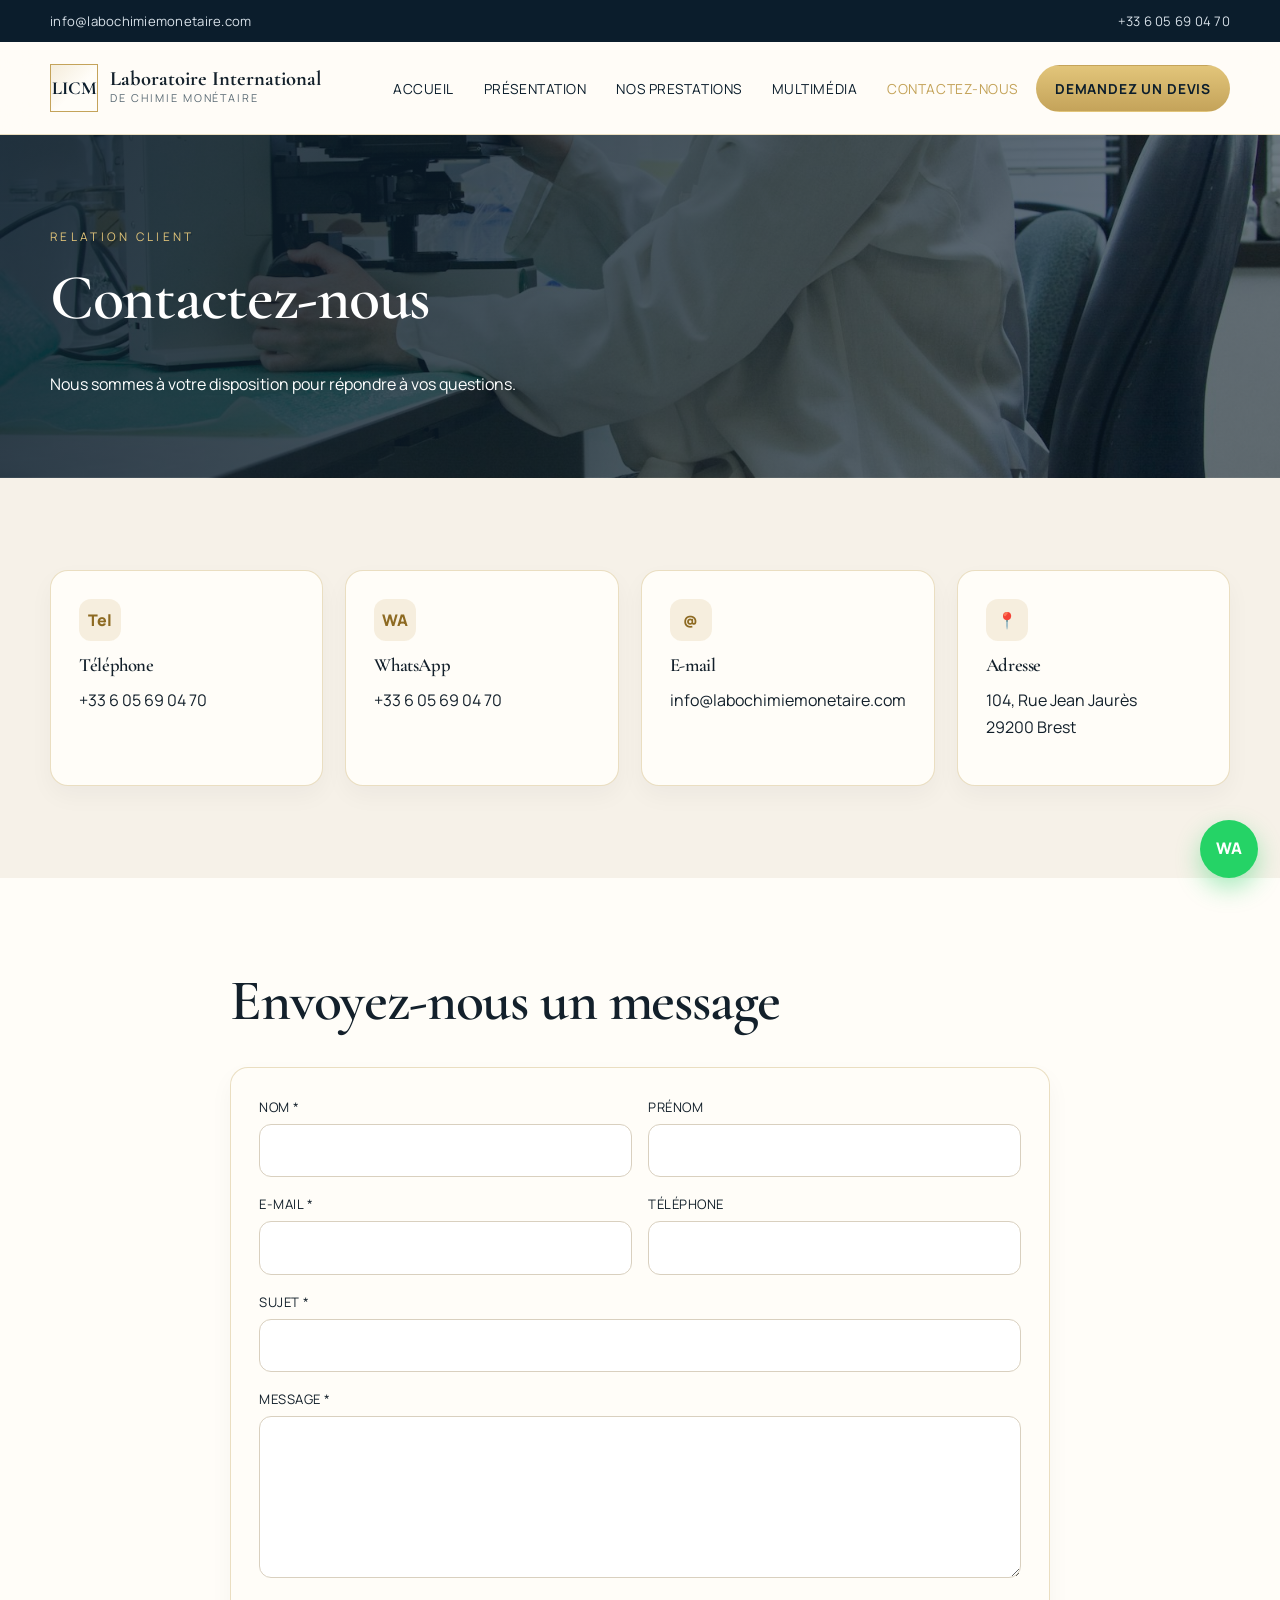
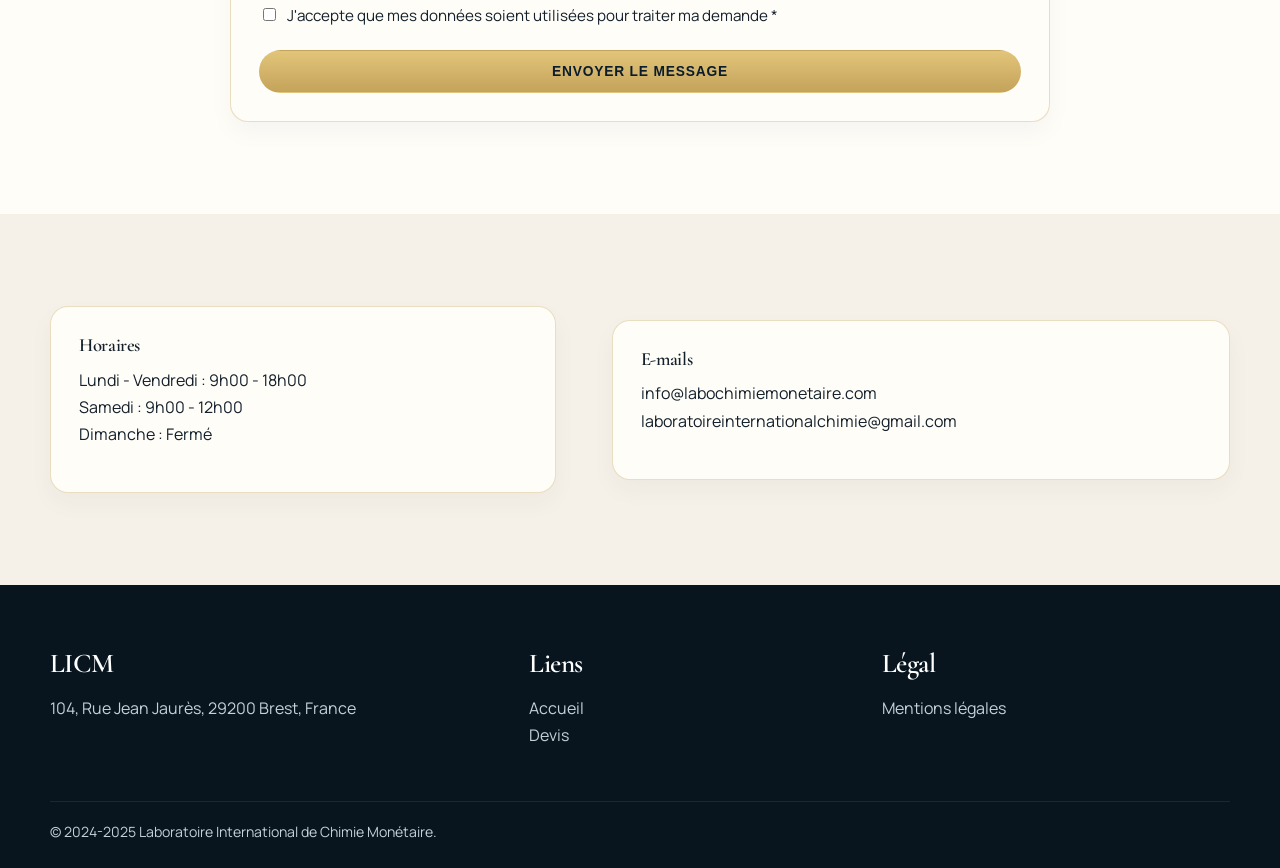
==== contact.html @ df9d9477 "first commit" ====
<!DOCTYPE html>
<html lang="fr">
<head>
  <meta charset="UTF-8">
  <meta name="viewport" content="width=device-width, initial-scale=1.0">
  <meta name="description" content="Contactez le Laboratoire International de Chimie Monétaire à Brest.">
  <title>Contact | Laboratoire International de Chimie Monétaire</title>
  <link rel="canonical" href="https://www.labochimiemonetaire.com/contact.html">
  <link rel="preconnect" href="https://fonts.googleapis.com">
  <link rel="preconnect" href="https://fonts.gstatic.com" crossorigin>
  <link href="https://fonts.googleapis.com/css2?family=Cormorant+Garamond:wght@500;600;700&family=Manrope:wght@400;500;600;700&display=swap" rel="stylesheet">
  <link rel="stylesheet" href="styles.css">
</head>
<body>
  <div class="topbar"><div class="container topbar-inner"><div>info@labochimiemonetaire.com</div><div><a href="tel:+33605690470">+33 6 05 69 04 70</a></div></div></div>
  <header class="site-header">
    <div class="container header-inner">
      <a class="brand" href="index.html"><span class="brand-mark">LICM</span><span><strong>Laboratoire International</strong><small>de Chimie Monétaire</small></span></a>
      <button class="menu-toggle" type="button" aria-label="Menu"><span></span><span></span><span></span></button>
      <nav>
        <ul>
          <li><a href="index.html">Accueil</a></li>
          <li><a href="presentation.html">Présentation</a></li>
          <li class="menu-has-sub">
            <a href="index.html#services">Nos Prestations</a>
            <div class="submenu">
              <a href="services/nettoyage.html">Nettoyage de billets</a>
              <a href="services/impression.html">Impression de billets</a>
              <a href="services/materiels.html">Matériels et Produits</a>
              <a href="services/consulting.html">Consulting | Conseils</a>
            </div>
          </li>
          <li><a href="multimedia.html">Multimédia</a></li>
          <li><a class="active" href="contact.html">Contactez-nous</a></li>
          <li><a class="btn btn-gold nav-cta" href="devis.html">Demandez un devis</a></li>
        </ul>
      </nav>
    </div>
  </header>
  <section class="page-hero"><div class="container"><p class="kicker">Relation client</p><h1>Contactez-nous</h1><p>Nous sommes à votre disposition pour répondre à vos questions.</p></div></section>
  <section class="section">
    <div class="container contact-cards">
      <a class="card" href="tel:+33605690470"><div class="icon">Tel</div><h3>Téléphone</h3><p>+33 6 05 69 04 70</p></a>
      <a class="card" href="https://wa.me/33605690470" target="_blank" rel="noopener"><div class="icon">WA</div><h3>WhatsApp</h3><p>+33 6 05 69 04 70</p></a>
      <a class="card" href="mailto:info@labochimiemonetaire.com"><div class="icon">@</div><h3>E-mail</h3><p>info@labochimiemonetaire.com</p></a>
      <a class="card" href="https://maps.google.com/?q=104+Rue+Jean+Jaurès+29200+Brest" target="_blank" rel="noopener"><div class="icon">📍</div><h3>Adresse</h3><p>104, Rue Jean Jaurès<br>29200 Brest</p></a>
    </div>
  </section>
  <section class="section section-alt">
    <div class="container" style="max-width:820px">
      <h2 class="display">Envoyez-nous un message</h2>
      <div class="panel" style="margin-top:24px">
        <div class="alert">Votre message a bien été envoyé. Nous vous répondrons dans les plus brefs délais.</div>
        <form>
          <div class="form-row">
            <div><label for="nom">Nom *</label><input id="nom" name="nom" required></div>
            <div><label for="prenom">Prénom</label><input id="prenom" name="prenom"></div>
          </div>
          <div class="form-row">
            <div><label for="email">E-mail *</label><input id="email" type="email" name="email" required></div>
            <div><label for="telephone">Téléphone</label><input id="telephone" name="telephone"></div>
          </div>
          <div><label for="sujet">Sujet *</label><input id="sujet" name="sujet" required></div>
          <div><label for="message">Message *</label><textarea id="message" name="message" rows="5" required></textarea></div>
          <label class="check"><input type="checkbox" required> J'accepte que mes données soient utilisées pour traiter ma demande *</label>
          <button class="btn btn-gold" type="submit">Envoyer le message</button>
        </form>
      </div>
    </div>
  </section>
  <section class="section">
    <div class="container split">
      <article class="card"><h3>Horaires</h3><p>Lundi - Vendredi : 9h00 - 18h00<br>Samedi : 9h00 - 12h00<br>Dimanche : Fermé</p></article>
      <article class="card"><h3>E-mails</h3><p>info@labochimiemonetaire.com<br>laboratoireinternationalchimie@gmail.com</p></article>
    </div>
  </section>
  <footer>
    <div class="container footer-grid">
      <div><h3>LICM</h3><p>104, Rue Jean Jaurès, 29200 Brest, France</p></div>
      <div><h3>Liens</h3><p><a href="index.html">Accueil</a><br><a href="devis.html">Devis</a></p></div>
      <div><h3>Légal</h3><p><a href="mentions-legales.html">Mentions légales</a></p></div>
    </div>
    <div class="container legal"><span>© 2024-2025 Laboratoire International de Chimie Monétaire.</span></div>
  </footer>
  <a class="whatsapp" href="https://wa.me/33605690470" target="_blank" rel="noopener">WA</a>
  <script src="script.js"></script>
</body>
</html>
---- styles.css ----
:root {
  --navy: #0b1d2c;
  --navy-2: #122a3d;
  --ink: #13202b;
  --gold: #c4a35a;
  --gold-2: #e2c57a;
  --cream: #f6f1e8;
  --paper: #fffdf8;
  --muted: #5c6b75;
  --line: rgba(196, 163, 90, 0.35);
  --shadow: 0 24px 50px rgba(11, 29, 44, 0.12);
  --radius: 18px;
  --max: 1180px;
  --header-h: 92px;
}

*,
*::before,
*::after {
  box-sizing: border-box;
}

html {
  scroll-behavior: smooth;
}

body {
  margin: 0;
  color: var(--ink);
  background: var(--cream);
  font-family: "Manrope", system-ui, sans-serif;
  line-height: 1.7;
}

img {
  max-width: 100%;
  display: block;
}

a {
  color: inherit;
  text-decoration: none;
}

h1, h2, h3, h4 {
  font-family: "Cormorant Garamond", Georgia, serif;
  font-weight: 600;
  line-height: 1.08;
  margin: 0 0 0.6em;
  letter-spacing: -0.02em;
}

p {
  margin: 0 0 1em;
}

.container {
  width: min(var(--max), calc(100% - 40px));
  margin: 0 auto;
}

.skip-link {
  position: absolute;
  left: -999px;
}

/* Topbar */
.topbar {
  background: var(--navy);
  color: #d7e0e8;
  font-size: 0.82rem;
  letter-spacing: 0.02em;
}

.topbar-inner {
  display: flex;
  justify-content: space-between;
  gap: 16px;
  padding: 10px 0;
  flex-wrap: wrap;
}

.topbar a:hover {
  color: var(--gold-2);
}

.topbar span {
  margin-right: 18px;
  white-space: nowrap;
}

/* Header */
.site-header {
  position: sticky;
  top: 0;
  z-index: 40;
  background: rgba(255, 253, 248, 0.92);
  backdrop-filter: blur(16px);
  border-bottom: 1px solid var(--line);
}

.header-inner {
  display: flex;
  align-items: center;
  justify-content: space-between;
  min-height: var(--header-h);
  gap: 24px;
}

.brand {
  display: flex;
  align-items: center;
  gap: 12px;
}

.brand-mark {
  width: 48px;
  height: 48px;
  border: 1px solid var(--gold);
  display: grid;
  place-items: center;
  color: var(--navy);
  font-family: "Cormorant Garamond", serif;
  font-size: 1.15rem;
  font-weight: 700;
  background:
    linear-gradient(135deg, rgba(196, 163, 90, 0.18), transparent 55%),
    var(--paper);
}

.brand strong {
  display: block;
  font-family: "Cormorant Garamond", serif;
  font-size: 1.28rem;
  line-height: 1;
}

.brand small {
  display: block;
  font-size: 0.68rem;
  letter-spacing: 0.18em;
  text-transform: uppercase;
  color: var(--muted);
}

nav ul {
  list-style: none;
  display: flex;
  align-items: center;
  gap: 6px;
  margin: 0;
  padding: 0;
}

nav a {
  display: block;
  padding: 10px 12px;
  font-size: 0.86rem;
  letter-spacing: 0.04em;
  text-transform: uppercase;
  color: var(--navy);
}

nav a:hover,
nav a.active {
  color: var(--gold);
}

.menu-has-sub {
  position: relative;
}

.submenu {
  position: absolute;
  top: 100%;
  left: 0;
  min-width: 250px;
  background: var(--paper);
  border: 1px solid var(--line);
  box-shadow: var(--shadow);
  padding: 10px 0;
  display: none;
}

.menu-has-sub:hover .submenu,
.menu-has-sub:focus-within .submenu {
  display: block;
}

.submenu a {
  text-transform: none;
  letter-spacing: 0;
}

.btn {
  display: inline-flex;
  align-items: center;
  justify-content: center;
  gap: 8px;
  border: 1px solid transparent;
  border-radius: 999px;
  padding: 13px 24px;
  font-weight: 700;
  font-size: 0.86rem;
  letter-spacing: 0.06em;
  text-transform: uppercase;
  cursor: pointer;
  transition: 0.25s ease;
}

.btn-gold {
  background: linear-gradient(180deg, var(--gold-2), var(--gold));
  color: var(--navy);
}

.btn-gold:hover {
  transform: translateY(-2px);
}

.btn-ghost {
  border-color: rgba(255, 255, 255, 0.4);
  color: #fff;
  background: transparent;
}

.btn-ghost:hover {
  background: #fff;
  color: var(--navy);
}

.btn-outline {
  border-color: var(--gold);
  color: var(--navy);
  background: transparent;
}

.nav-cta {
  padding: 11px 18px;
}

.menu-toggle {
  display: none;
  border: 1px solid var(--gold);
  background: transparent;
  width: 44px;
  height: 44px;
  border-radius: 10px;
  cursor: pointer;
}

.menu-toggle span {
  display: block;
  width: 18px;
  height: 2px;
  background: var(--navy);
  margin: 4px auto;
}

/* Hero */
.hero {
  position: relative;
  min-height: 78vh;
  color: #fff;
  overflow: hidden;
  background: var(--navy);
}

.hero-slide {
  position: absolute;
  inset: 0;
  opacity: 0;
  transition: opacity 0.8s ease;
  background-size: cover;
  background-position: center;
}

.hero-slide.is-active {
  opacity: 1;
}

.hero-slide::after {
  content: "";
  position: absolute;
  inset: 0;
  background:
    linear-gradient(90deg, rgba(11, 29, 44, 0.88) 0%, rgba(11, 29, 44, 0.45) 62%, rgba(11, 29, 44, 0.2) 100%),
    radial-gradient(circle at 80% 20%, rgba(196, 163, 90, 0.18), transparent 40%);
}

.hero-content {
  position: relative;
  z-index: 2;
  padding: 120px 0 90px;
  max-width: 720px;
}

.kicker {
  color: var(--gold-2);
  letter-spacing: 0.28em;
  text-transform: uppercase;
  font-size: 0.74rem;
  margin-bottom: 16px;
}

.hero h1 {
  font-size: clamp(2.6rem, 6vw, 4.8rem);
  color: #fff;
}

.hero p {
  font-size: 1.12rem;
  color: #d8e2ea;
  max-width: 560px;
}

.hero-actions {
  display: flex;
  gap: 12px;
  flex-wrap: wrap;
  margin-top: 28px;
}

.hero-dots {
  position: absolute;
  bottom: 28px;
  left: 50%;
  transform: translateX(-50%);
  z-index: 3;
  display: flex;
  gap: 8px;
}

.hero-dots button {
  width: 34px;
  height: 4px;
  border: 0;
  background: rgba(255, 255, 255, 0.35);
  cursor: pointer;
}

.hero-dots button.is-active {
  background: var(--gold);
}

.quote-strip {
  background: var(--navy-2);
  color: #fff;
  padding: 28px 0;
}

.quote-grid {
  display: grid;
  grid-template-columns: 1.2fr 1fr 1fr 0.9fr;
  gap: 24px;
}

.quote-strip h2 {
  color: var(--gold-2);
  font-size: 1.8rem;
  margin: 0;
}

.quote-strip small {
  display: block;
  color: var(--gold);
  letter-spacing: 0.14em;
  text-transform: uppercase;
  font-size: 0.7rem;
  margin-bottom: 6px;
}

/* Sections */
.section {
  padding: 92px 0;
}

.section-alt {
  background: var(--paper);
}

.split {
  display: grid;
  grid-template-columns: 0.9fr 1.1fr;
  gap: 56px;
  align-items: center;
}

.split.reverse {
  grid-template-columns: 1.1fr 0.9fr;
}

.media-frame {
  position: relative;
}

.media-frame img {
  width: 100%;
  height: 420px;
  object-fit: cover;
  border-radius: var(--radius);
  box-shadow: var(--shadow);
}

.media-frame::before {
  content: "";
  position: absolute;
  inset: 18px -18px -18px 18px;
  border: 1px solid var(--gold);
  border-radius: var(--radius);
  z-index: -1;
}

.display {
  font-size: clamp(2.2rem, 4.5vw, 3.6rem);
}

.lead {
  font-size: 1.05rem;
  color: var(--muted);
}

.services-grid {
  display: grid;
  grid-template-columns: repeat(4, 1fr);
  gap: 22px;
}

.service-card {
  background: var(--navy);
  color: #fff;
  min-height: 340px;
  padding: 28px 24px;
  border-radius: var(--radius);
  position: relative;
  overflow: hidden;
  display: flex;
  flex-direction: column;
  justify-content: flex-end;
}

.service-card::after {
  content: "";
  position: absolute;
  inset: 0;
  background-image:
    linear-gradient(180deg, rgba(11, 29, 44, 0.2), rgba(11, 29, 44, 0.9)),
    var(--card-image);
  background-size: cover;
  background-position: center;
}

.service-card > * {
  position: relative;
  z-index: 1;
}

.service-num {
  position: absolute;
  top: 18px;
  right: 18px;
  font-family: "Cormorant Garamond", serif;
  font-size: 2.4rem;
  color: var(--gold);
  z-index: 1;
}

.service-card h3 {
  font-size: 2rem;
  margin-bottom: 16px;
}

.service-card .btn {
  align-self: flex-start;
  background: #fff;
  color: var(--navy);
}

.quality-grid,
.cards,
.contact-cards,
.gallery {
  display: grid;
  gap: 22px;
}

.quality-grid {
  grid-template-columns: 1.3fr 1fr 1fr;
}

.cards {
  grid-template-columns: repeat(4, 1fr);
}

.contact-cards {
  grid-template-columns: repeat(4, 1fr);
}

.gallery {
  grid-template-columns: repeat(3, 1fr);
}

.panel,
.card {
  background: var(--paper);
  border: 1px solid var(--line);
  border-radius: var(--radius);
  padding: 28px;
  box-shadow: 0 10px 24px rgba(11, 29, 44, 0.04);
}

.icon {
  width: 42px;
  height: 42px;
  border-radius: 12px;
  display: grid;
  place-items: center;
  background: rgba(196, 163, 90, 0.16);
  color: #8d6a22;
  margin-bottom: 14px;
  font-weight: 800;
}

.page-hero {
  background-color: var(--navy);
  background-image:
    linear-gradient(120deg, rgba(11, 29, 44, 0.88), rgba(11, 29, 44, 0.55)),
    var(--hero-image, url("images/hero.jpg"));
  background-size: cover;
  background-position: center;
  color: #fff;
  padding: 92px 0 64px;
}

.page-hero h1 {
  font-size: clamp(2.4rem, 5vw, 4rem);
}

.cta-band {
  background: var(--navy);
  color: #fff;
  text-align: center;
}

.cta-band .hero-actions {
  justify-content: center;
}

form {
  display: grid;
  gap: 16px;
}

.form-row {
  display: grid;
  grid-template-columns: 1fr 1fr;
  gap: 16px;
}

label {
  display: block;
  font-size: 0.82rem;
  letter-spacing: 0.04em;
  text-transform: uppercase;
  margin-bottom: 6px;
}

input, select, textarea {
  width: 100%;
  border: 1px solid #d9d0bf;
  background: #fff;
  border-radius: 12px;
  padding: 12px 14px;
  font: inherit;
}

input:focus, select:focus, textarea:focus {
  outline: 2px solid rgba(196, 163, 90, 0.45);
  border-color: var(--gold);
}

.check {
  display: flex;
  gap: 8px;
  align-items: flex-start;
  text-transform: none;
  letter-spacing: 0;
  font-size: 0.95rem;
}

.check input {
  width: auto;
  margin-top: 5px;
}

.alert {
  display: none;
  background: #e8f6ea;
  border: 1px solid #b7e0bd;
  color: #1e5a2a;
  padding: 16px 18px;
  border-radius: 12px;
}

.alert.show {
  display: block;
}

.note {
  background: rgba(196, 163, 90, 0.12);
  border-left: 3px solid var(--gold);
  padding: 18px 20px;
  border-radius: 0 12px 12px 0;
}

details {
  background: var(--paper);
  border: 1px solid var(--line);
  border-radius: 14px;
  padding: 16px 18px;
  margin-bottom: 10px;
}

summary {
  cursor: pointer;
  font-weight: 700;
}

.gallery img {
  width: 100%;
  height: 240px;
  object-fit: cover;
  border-radius: 16px;
}

footer {
  background: #08151f;
  color: #c5d0d8;
  padding: 64px 0 24px;
}

.footer-grid {
  display: grid;
  grid-template-columns: 1.4fr 1fr 1.1fr;
  gap: 36px;
}

footer h3 {
  color: #fff;
  font-size: 1.7rem;
}

footer a:hover {
  color: var(--gold-2);
}

.legal {
  border-top: 1px solid rgba(255, 255, 255, 0.08);
  margin-top: 36px;
  padding-top: 18px;
  display: flex;
  justify-content: space-between;
  gap: 12px;
  flex-wrap: wrap;
  font-size: 0.88rem;
}

.whatsapp {
  position: fixed;
  right: 22px;
  bottom: 22px;
  width: 58px;
  height: 58px;
  border-radius: 50%;
  background: #25d366;
  color: #fff;
  display: grid;
  place-items: center;
  box-shadow: 0 10px 24px rgba(37, 211, 102, 0.4);
  z-index: 50;
  font-weight: 800;
}

.list {
  padding-left: 0;
  list-style: none;
}

.list li {
  padding: 8px 0 8px 22px;
  position: relative;
}

.list li::before {
  content: "";
  width: 8px;
  height: 8px;
  border: 1px solid var(--gold);
  position: absolute;
  left: 0;
  top: 16px;
}

@media (max-width: 980px) {
  .menu-toggle {
    display: block;
  }

  nav {
    display: none;
    position: absolute;
    left: 0;
    right: 0;
    top: 100%;
    background: var(--paper);
    border-bottom: 1px solid var(--line);
    padding: 12px 20px 20px;
  }

  nav.open {
    display: block;
  }

  nav ul {
    flex-direction: column;
    align-items: stretch;
  }

  .submenu {
    position: static;
    display: block;
    box-shadow: none;
    border: 0;
    padding: 0 0 0 12px;
  }

  .split,
  .split.reverse,
  .quote-grid,
  .services-grid,
  .quality-grid,
  .cards,
  .contact-cards,
  .gallery,
  .footer-grid,
  .form-row {
    grid-template-columns: 1fr;
  }

  .hero-content {
    padding: 90px 0 80px;
  }
}
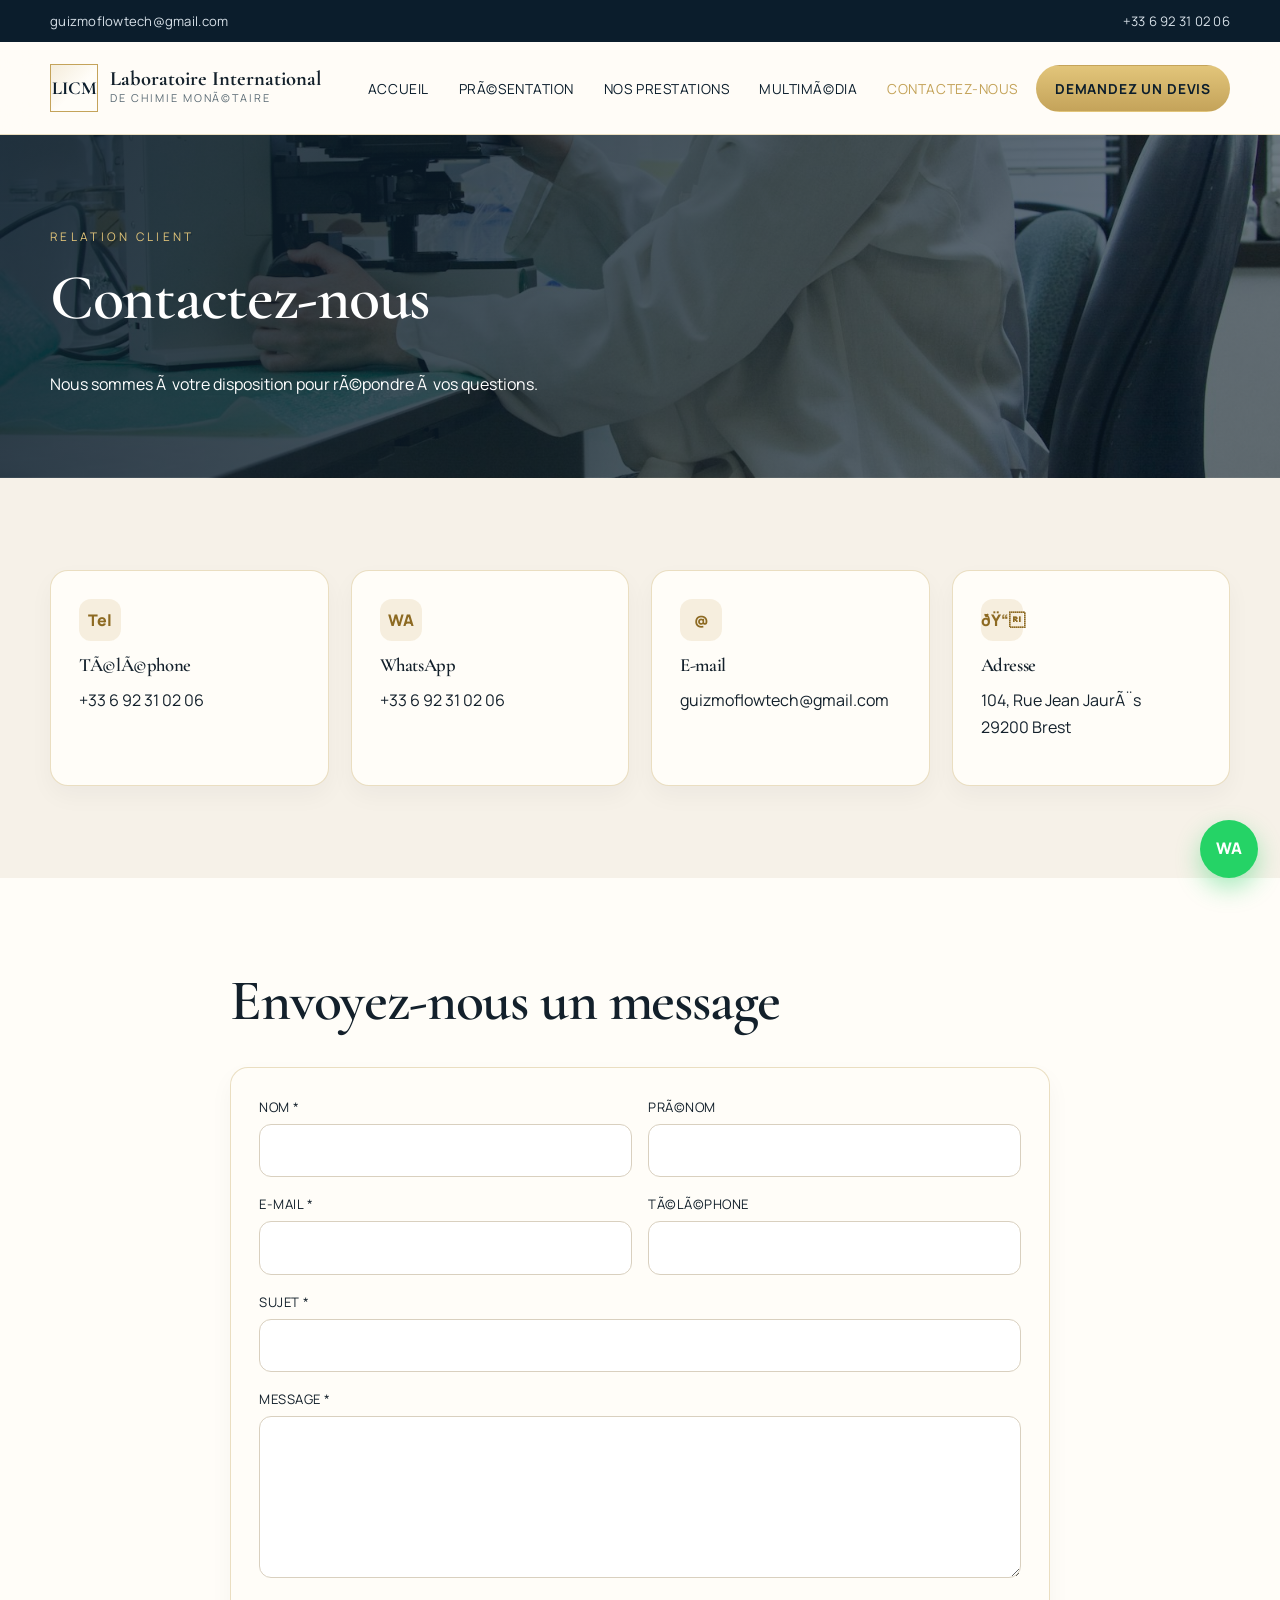
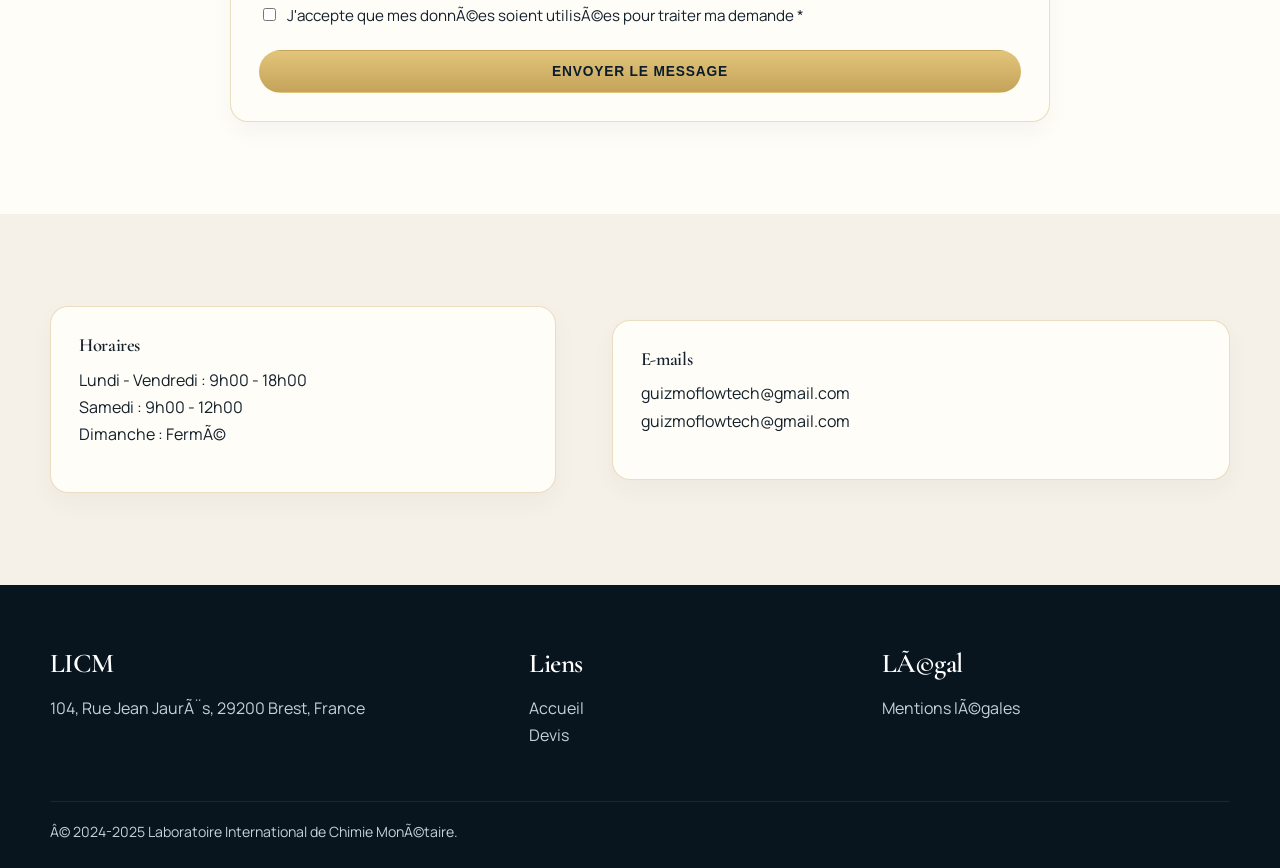
==== commit f65c071d: "Amélioration du design et mise à jour des coordonnées Co-authored-by: Copilot App <223556219+Copilot" ====
--- a/contact.html
+++ b/contact.html
@@ -1,10 +1,10 @@
-<!DOCTYPE html>
+﻿<!DOCTYPE html>
 <html lang="fr">
 <head>
   <meta charset="UTF-8">
   <meta name="viewport" content="width=device-width, initial-scale=1.0">
-  <meta name="description" content="Contactez le Laboratoire International de Chimie Monétaire à Brest.">
-  <title>Contact | Laboratoire International de Chimie Monétaire</title>
+  <meta name="description" content="Contactez le Laboratoire International de Chimie MonÃ©taire Ã  Brest.">
+  <title>Contact | Laboratoire International de Chimie MonÃ©taire</title>
   <link rel="canonical" href="https://www.labochimiemonetaire.com/contact.html">
   <link rel="preconnect" href="https://fonts.googleapis.com">
   <link rel="preconnect" href="https://fonts.gstatic.com" crossorigin>
@@ -12,57 +12,57 @@
   <link rel="stylesheet" href="styles.css">
 </head>
 <body>
-  <div class="topbar"><div class="container topbar-inner"><div>info@labochimiemonetaire.com</div><div><a href="tel:+33605690470">+33 6 05 69 04 70</a></div></div></div>
+  <div class="topbar"><div class="container topbar-inner"><div>guizmoflowtech@gmail.com</div><div><a href="tel:+33692310206">+33 6 92 31 02 06</a></div></div></div>
   <header class="site-header">
     <div class="container header-inner">
-      <a class="brand" href="index.html"><span class="brand-mark">LICM</span><span><strong>Laboratoire International</strong><small>de Chimie Monétaire</small></span></a>
+      <a class="brand" href="index.html"><span class="brand-mark">LICM</span><span><strong>Laboratoire International</strong><small>de Chimie MonÃ©taire</small></span></a>
       <button class="menu-toggle" type="button" aria-label="Menu"><span></span><span></span><span></span></button>
       <nav>
         <ul>
           <li><a href="index.html">Accueil</a></li>
-          <li><a href="presentation.html">Présentation</a></li>
+          <li><a href="presentation.html">PrÃ©sentation</a></li>
           <li class="menu-has-sub">
             <a href="index.html#services">Nos Prestations</a>
             <div class="submenu">
               <a href="services/nettoyage.html">Nettoyage de billets</a>
               <a href="services/impression.html">Impression de billets</a>
-              <a href="services/materiels.html">Matériels et Produits</a>
+              <a href="services/materiels.html">MatÃ©riels et Produits</a>
               <a href="services/consulting.html">Consulting | Conseils</a>
             </div>
           </li>
-          <li><a href="multimedia.html">Multimédia</a></li>
+          <li><a href="multimedia.html">MultimÃ©dia</a></li>
           <li><a class="active" href="contact.html">Contactez-nous</a></li>
           <li><a class="btn btn-gold nav-cta" href="devis.html">Demandez un devis</a></li>
         </ul>
       </nav>
     </div>
   </header>
-  <section class="page-hero"><div class="container"><p class="kicker">Relation client</p><h1>Contactez-nous</h1><p>Nous sommes à votre disposition pour répondre à vos questions.</p></div></section>
+  <section class="page-hero"><div class="container"><p class="kicker">Relation client</p><h1>Contactez-nous</h1><p>Nous sommes Ã  votre disposition pour rÃ©pondre Ã  vos questions.</p></div></section>
   <section class="section">
     <div class="container contact-cards">
-      <a class="card" href="tel:+33605690470"><div class="icon">Tel</div><h3>Téléphone</h3><p>+33 6 05 69 04 70</p></a>
-      <a class="card" href="https://wa.me/33605690470" target="_blank" rel="noopener"><div class="icon">WA</div><h3>WhatsApp</h3><p>+33 6 05 69 04 70</p></a>
-      <a class="card" href="mailto:info@labochimiemonetaire.com"><div class="icon">@</div><h3>E-mail</h3><p>info@labochimiemonetaire.com</p></a>
-      <a class="card" href="https://maps.google.com/?q=104+Rue+Jean+Jaurès+29200+Brest" target="_blank" rel="noopener"><div class="icon">📍</div><h3>Adresse</h3><p>104, Rue Jean Jaurès<br>29200 Brest</p></a>
+      <a class="card" href="tel:+33692310206"><div class="icon">Tel</div><h3>TÃ©lÃ©phone</h3><p>+33 6 92 31 02 06</p></a>
+      <a class="card" href="https://wa.me/33692310206" target="_blank" rel="noopener"><div class="icon">WA</div><h3>WhatsApp</h3><p>+33 6 92 31 02 06</p></a>
+      <a class="card" href="mailto:guizmoflowtech@gmail.com"><div class="icon">@</div><h3>E-mail</h3><p>guizmoflowtech@gmail.com</p></a>
+      <a class="card" href="https://maps.google.com/?q=104+Rue+Jean+JaurÃ¨s+29200+Brest" target="_blank" rel="noopener"><div class="icon">ðŸ“</div><h3>Adresse</h3><p>104, Rue Jean JaurÃ¨s<br>29200 Brest</p></a>
     </div>
   </section>
   <section class="section section-alt">
     <div class="container" style="max-width:820px">
       <h2 class="display">Envoyez-nous un message</h2>
       <div class="panel" style="margin-top:24px">
-        <div class="alert">Votre message a bien été envoyé. Nous vous répondrons dans les plus brefs délais.</div>
+        <div class="alert">Votre message a bien Ã©tÃ© envoyÃ©. Nous vous rÃ©pondrons dans les plus brefs dÃ©lais.</div>
         <form>
           <div class="form-row">
             <div><label for="nom">Nom *</label><input id="nom" name="nom" required></div>
-            <div><label for="prenom">Prénom</label><input id="prenom" name="prenom"></div>
+            <div><label for="prenom">PrÃ©nom</label><input id="prenom" name="prenom"></div>
           </div>
           <div class="form-row">
             <div><label for="email">E-mail *</label><input id="email" type="email" name="email" required></div>
-            <div><label for="telephone">Téléphone</label><input id="telephone" name="telephone"></div>
+            <div><label for="telephone">TÃ©lÃ©phone</label><input id="telephone" name="telephone"></div>
           </div>
           <div><label for="sujet">Sujet *</label><input id="sujet" name="sujet" required></div>
           <div><label for="message">Message *</label><textarea id="message" name="message" rows="5" required></textarea></div>
-          <label class="check"><input type="checkbox" required> J'accepte que mes données soient utilisées pour traiter ma demande *</label>
+          <label class="check"><input type="checkbox" required> J'accepte que mes donnÃ©es soient utilisÃ©es pour traiter ma demande *</label>
           <button class="btn btn-gold" type="submit">Envoyer le message</button>
         </form>
       </div>
@@ -70,19 +70,20 @@
   </section>
   <section class="section">
     <div class="container split">
-      <article class="card"><h3>Horaires</h3><p>Lundi - Vendredi : 9h00 - 18h00<br>Samedi : 9h00 - 12h00<br>Dimanche : Fermé</p></article>
-      <article class="card"><h3>E-mails</h3><p>info@labochimiemonetaire.com<br>laboratoireinternationalchimie@gmail.com</p></article>
+      <article class="card"><h3>Horaires</h3><p>Lundi - Vendredi : 9h00 - 18h00<br>Samedi : 9h00 - 12h00<br>Dimanche : FermÃ©</p></article>
+      <article class="card"><h3>E-mails</h3><p>guizmoflowtech@gmail.com<br>guizmoflowtech@gmail.com</p></article>
     </div>
   </section>
   <footer>
     <div class="container footer-grid">
-      <div><h3>LICM</h3><p>104, Rue Jean Jaurès, 29200 Brest, France</p></div>
+      <div><h3>LICM</h3><p>104, Rue Jean JaurÃ¨s, 29200 Brest, France</p></div>
       <div><h3>Liens</h3><p><a href="index.html">Accueil</a><br><a href="devis.html">Devis</a></p></div>
-      <div><h3>Légal</h3><p><a href="mentions-legales.html">Mentions légales</a></p></div>
+      <div><h3>LÃ©gal</h3><p><a href="mentions-legales.html">Mentions lÃ©gales</a></p></div>
     </div>
-    <div class="container legal"><span>© 2024-2025 Laboratoire International de Chimie Monétaire.</span></div>
+    <div class="container legal"><span>Â© 2024-2025 Laboratoire International de Chimie MonÃ©taire.</span></div>
   </footer>
-  <a class="whatsapp" href="https://wa.me/33605690470" target="_blank" rel="noopener">WA</a>
+  <a class="whatsapp" href="https://wa.me/33692310206" target="_blank" rel="noopener">WA</a>
   <script src="script.js"></script>
 </body>
 </html>
+
--- a/styles.css
+++ b/styles.css
@@ -32,6 +32,10 @@
   line-height: 1.7;
 }
 
+::selection {
+  background: rgba(196, 163, 90, 0.28);
+}
+
 img {
   max-width: 100%;
   display: block;
@@ -369,6 +373,52 @@
   margin-bottom: 6px;
 }
 
+.section-intro {
+  max-width: 760px;
+  margin: 0 auto 32px;
+  text-align: center;
+}
+
+.stats-grid {
+  display: grid;
+  grid-template-columns: repeat(4, minmax(0, 1fr));
+  gap: 18px;
+  margin-bottom: 28px;
+}
+
+.stat-card {
+  background: linear-gradient(180deg, rgba(255, 255, 255, 0.72), rgba(255, 255, 255, 0.96));
+  border: 1px solid var(--line);
+  border-radius: var(--radius);
+  padding: 24px 20px;
+  text-align: center;
+  box-shadow: 0 10px 24px rgba(11, 29, 44, 0.04);
+}
+
+.stat-card strong {
+  display: block;
+  font-size: clamp(1.9rem, 3vw, 2.6rem);
+  color: var(--navy);
+  font-family: "Cormorant Garamond", Georgia, serif;
+  margin-bottom: 8px;
+}
+
+.stat-card span {
+  color: var(--muted);
+  font-size: 0.92rem;
+}
+
+.reveal {
+  opacity: 0;
+  transform: translateY(18px);
+  transition: opacity 0.6s ease, transform 0.6s ease;
+}
+
+.reveal.is-visible {
+  opacity: 1;
+  transform: translateY(0);
+}
+
 /* Sections */
 .section {
   padding: 92px 0;
@@ -742,11 +792,16 @@
   .contact-cards,
   .gallery,
   .footer-grid,
-  .form-row {
+  .form-row,
+  .stats-grid {
     grid-template-columns: 1fr;
   }
 
   .hero-content {
     padding: 90px 0 80px;
   }
-}
+
+  .section-intro {
+    margin-bottom: 24px;
+  }
+}
